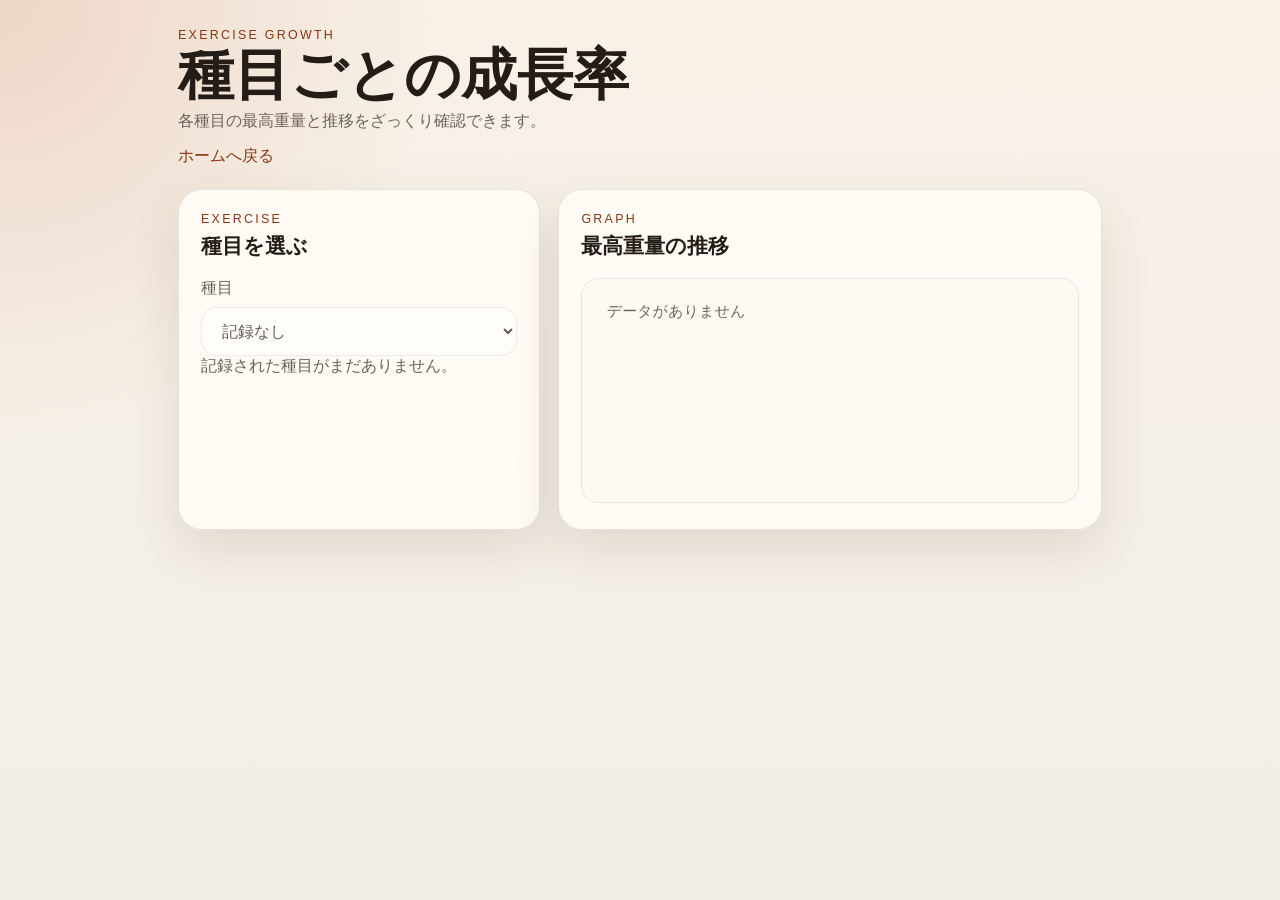
==== exercise.html @ 429e4d18 "Add deletion and exercise growth page" ====
<!DOCTYPE html>
<html lang="ja">
  <head>
    <meta charset="UTF-8" />
    <meta name="viewport" content="width=device-width, initial-scale=1.0" />
    <title>Exercise Growth</title>
    <meta name="theme-color" content="#c55b2d" />
    <link rel="manifest" href="./manifest.webmanifest" />
    <link rel="icon" href="./icon.svg" type="image/svg+xml" />
    <link rel="apple-touch-icon" href="./icon.svg" />
    <link rel="stylesheet" href="./styles.css?v=5" />
  </head>
  <body>
    <div class="app-shell">
      <header class="hero">
        <p class="eyebrow">Exercise Growth</p>
        <h1>種目ごとの成長率</h1>
        <p class="hero-copy">各種目の最高重量と推移をざっくり確認できます。</p>
        <a class="hero-link" href="./index.html">ホームへ戻る</a>
      </header>

      <main class="analysis-layout">
        <section class="panel">
          <p class="section-label">Exercise</p>
          <h2>種目を選ぶ</h2>
          <label class="field">
            <span>種目</span>
            <select id="exercise-select"></select>
          </label>
          <div id="analysis-empty" class="empty-state">記録された種目がまだありません。</div>
          <div id="analysis-summary" class="history-detail hidden"></div>
        </section>

        <section class="panel">
          <p class="section-label">Graph</p>
          <h2>最高重量の推移</h2>
          <canvas id="growth-chart" width="800" height="360" class="chart-canvas"></canvas>
        </section>
      </main>
    </div>

    <script src="./exercise.js?v=5"></script>
  </body>
</html>
---- styles.css ----
:root {
  --bg: #f3efe7;
  --panel: rgba(255, 252, 246, 0.92);
  --line: rgba(61, 52, 45, 0.12);
  --text: #241c17;
  --muted: #6e625b;
  --accent: #c55b2d;
  --accent-dark: #8a3614;
  --shadow: 0 20px 50px rgba(70, 48, 31, 0.12);
  --radius: 24px;
}

* {
  box-sizing: border-box;
}

body {
  margin: 0;
  min-height: 100vh;
  font-family: "Avenir Next", "Hiragino Sans", sans-serif;
  color: var(--text);
  background:
    radial-gradient(circle at top left, rgba(197, 91, 45, 0.18), transparent 28%),
    linear-gradient(180deg, #f7f1e8 0%, var(--bg) 100%);
}

button,
select,
input {
  font: inherit;
}

.app-shell {
  max-width: 980px;
  margin: 0 auto;
  padding: 28px;
}

.hero {
  margin-bottom: 22px;
}

.eyebrow,
.section-label {
  margin: 0 0 6px;
  font-size: 0.78rem;
  letter-spacing: 0.18em;
  text-transform: uppercase;
  color: var(--accent-dark);
}

h1,
h2,
p {
  margin: 0;
}

h1 {
  font-size: clamp(2rem, 5vw, 3.5rem);
  line-height: 0.95;
}

h2 {
  font-size: 1.3rem;
}

.hero-copy,
.today-label,
.field span,
.empty-state,
.detail-note-block span {
  color: var(--muted);
}

.hero-copy,
.today-label {
  margin-top: 10px;
}

.hero-link {
  display: inline-flex;
  margin-top: 14px;
  color: var(--accent-dark);
  text-decoration: none;
}

.layout {
  display: grid;
  grid-template-columns: 1fr 1fr;
  gap: 18px;
}

.analysis-layout {
  display: grid;
  grid-template-columns: minmax(280px, 0.8fr) minmax(0, 1.2fr);
  gap: 18px;
}

.panel {
  padding: 22px;
  border-radius: var(--radius);
  background: var(--panel);
  border: 1px solid var(--line);
  box-shadow: var(--shadow);
}

.primary-button,
.secondary-button,
.danger-button {
  width: 100%;
  min-height: 56px;
  border: 0;
  border-radius: 999px;
  cursor: pointer;
}

.primary-button {
  margin-top: 18px;
  color: white;
  background: linear-gradient(135deg, var(--accent) 0%, #d77e29 100%);
}

.secondary-button {
  margin-top: 10px;
  color: var(--accent-dark);
  background: rgba(197, 91, 45, 0.12);
}

.danger-button {
  margin-top: 12px;
  color: #8b1e1e;
  background: rgba(139, 30, 30, 0.12);
}

.secondary-button:disabled,
.primary-button:disabled {
  opacity: 0.45;
  cursor: default;
}

.session-card,
.history-detail {
  margin-top: 18px;
  display: grid;
  gap: 12px;
}

.session-card > div,
.detail-row,
.detail-note-block {
  padding: 14px 16px;
  border-radius: 18px;
  background: rgba(255, 255, 255, 0.72);
  border: 1px solid var(--line);
}

.session-card span,
.detail-row span {
  display: block;
  color: var(--muted);
  font-size: 0.88rem;
}

.session-card strong,
.detail-row strong {
  display: block;
  margin-top: 8px;
  font-size: 1.3rem;
  font-variant-numeric: tabular-nums;
}

.field {
  display: grid;
  gap: 8px;
  margin-top: 18px;
}

select,
input {
  width: 100%;
  border: 1px solid var(--line);
  border-radius: 16px;
  background: rgba(255, 255, 255, 0.72);
  padding: 14px 16px;
  color: var(--text);
}

.detail-note-block p {
  margin-top: 8px;
}

.exercise-panel {
  margin-top: 18px;
  padding-top: 18px;
  border-top: 1px solid var(--line);
}

.exercise-header,
.exercise-item-header,
.set-row {
  display: flex;
  gap: 8px;
  align-items: center;
}

.exercise-header {
  justify-content: space-between;
}

.exercise-list {
  display: grid;
  gap: 12px;
  margin-top: 12px;
}

.exercise-item {
  padding: 14px;
  border-radius: 18px;
  background: rgba(255, 255, 255, 0.6);
  border: 1px solid var(--line);
}

.set-list {
  display: grid;
  gap: 8px;
  margin-top: 10px;
}

.mini-button,
.remove-exercise,
.remove-set {
  border: 0;
  border-radius: 999px;
  background: rgba(197, 91, 45, 0.12);
  color: var(--accent-dark);
  padding: 8px 12px;
  cursor: pointer;
}

.remove-exercise,
.remove-set {
  white-space: nowrap;
}

.hidden {
  display: none;
}

.chart-canvas {
  width: 100%;
  height: auto;
  margin-top: 18px;
  border-radius: 18px;
  background: rgba(255, 255, 255, 0.72);
  border: 1px solid var(--line);
}

@media (max-width: 760px) {
  .app-shell {
    padding: 18px;
  }

  .layout,
  .analysis-layout {
    grid-template-columns: 1fr;
  }

  .exercise-header,
  .exercise-item-header,
  .set-row {
    flex-direction: column;
    align-items: stretch;
  }
}
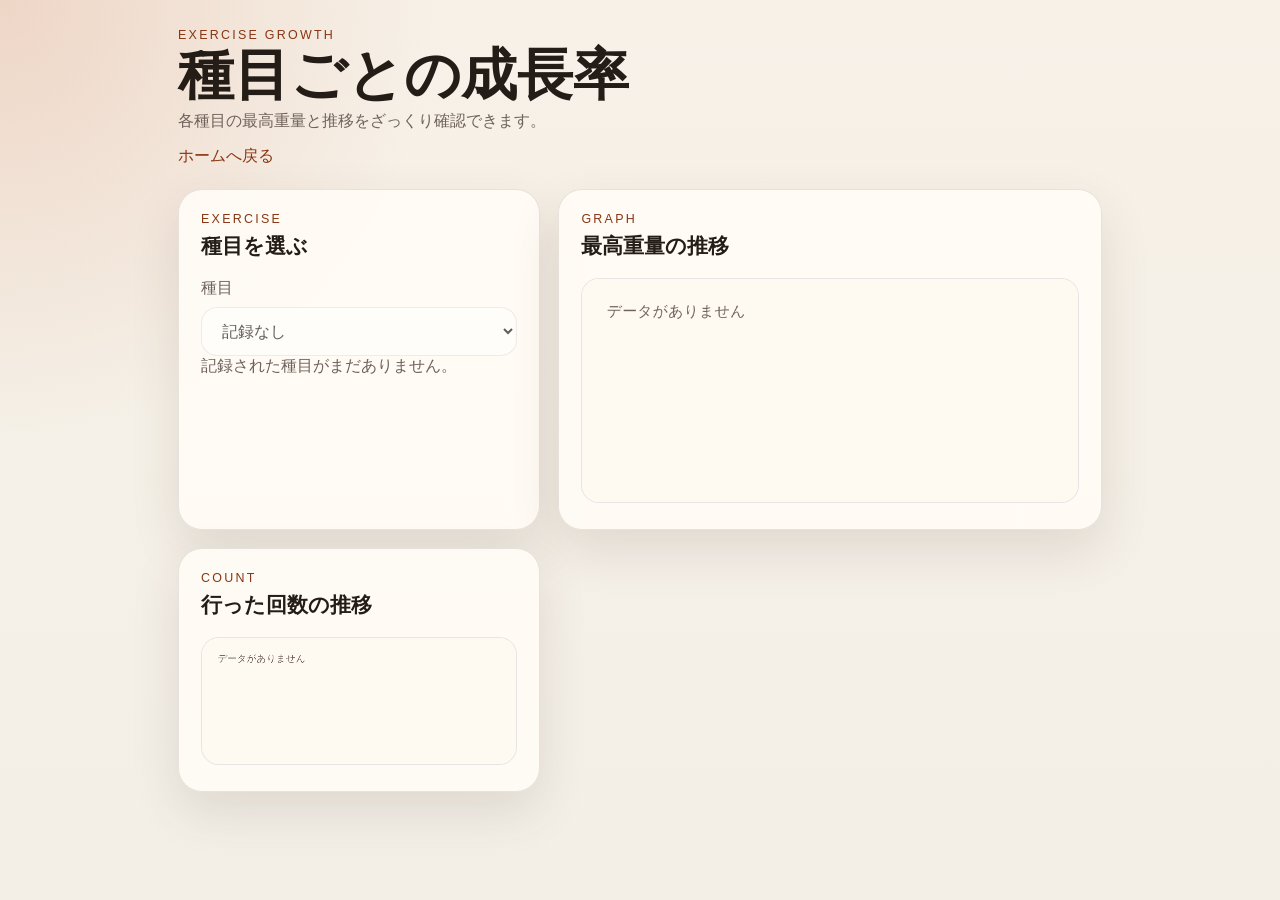
==== commit d6566135: "Compact history and add exercise presets" ====
--- a/exercise.html
+++ b/exercise.html
@@ -8,7 +8,7 @@
     <link rel="manifest" href="./manifest.webmanifest" />
     <link rel="icon" href="./icon.svg" type="image/svg+xml" />
     <link rel="apple-touch-icon" href="./icon.svg" />
-    <link rel="stylesheet" href="./styles.css?v=5" />
+    <link rel="stylesheet" href="./styles.css?v=6" />
   </head>
   <body>
     <div class="app-shell">
@@ -36,9 +36,15 @@
           <h2>最高重量の推移</h2>
           <canvas id="growth-chart" width="800" height="360" class="chart-canvas"></canvas>
         </section>
+
+        <section class="panel">
+          <p class="section-label">Count</p>
+          <h2>行った回数の推移</h2>
+          <canvas id="count-chart" width="800" height="320" class="chart-canvas"></canvas>
+        </section>
       </main>
     </div>
 
-    <script src="./exercise.js?v=5"></script>
+    <script src="./exercise.js?v=6"></script>
   </body>
 </html>
--- a/styles.css
+++ b/styles.css
@@ -213,6 +213,13 @@
   margin-top: 12px;
 }
 
+.preset-list {
+  display: flex;
+  flex-wrap: wrap;
+  gap: 8px;
+  margin-top: 12px;
+}
+
 .exercise-item {
   padding: 14px;
   border-radius: 18px;
@@ -227,6 +234,7 @@
 }
 
 .mini-button,
+.preset-button,
 .remove-exercise,
 .remove-set {
   border: 0;
@@ -240,6 +248,10 @@
 .remove-exercise,
 .remove-set {
   white-space: nowrap;
+}
+
+.compact-row {
+  font-size: 0.95rem;
 }
 
 .hidden {
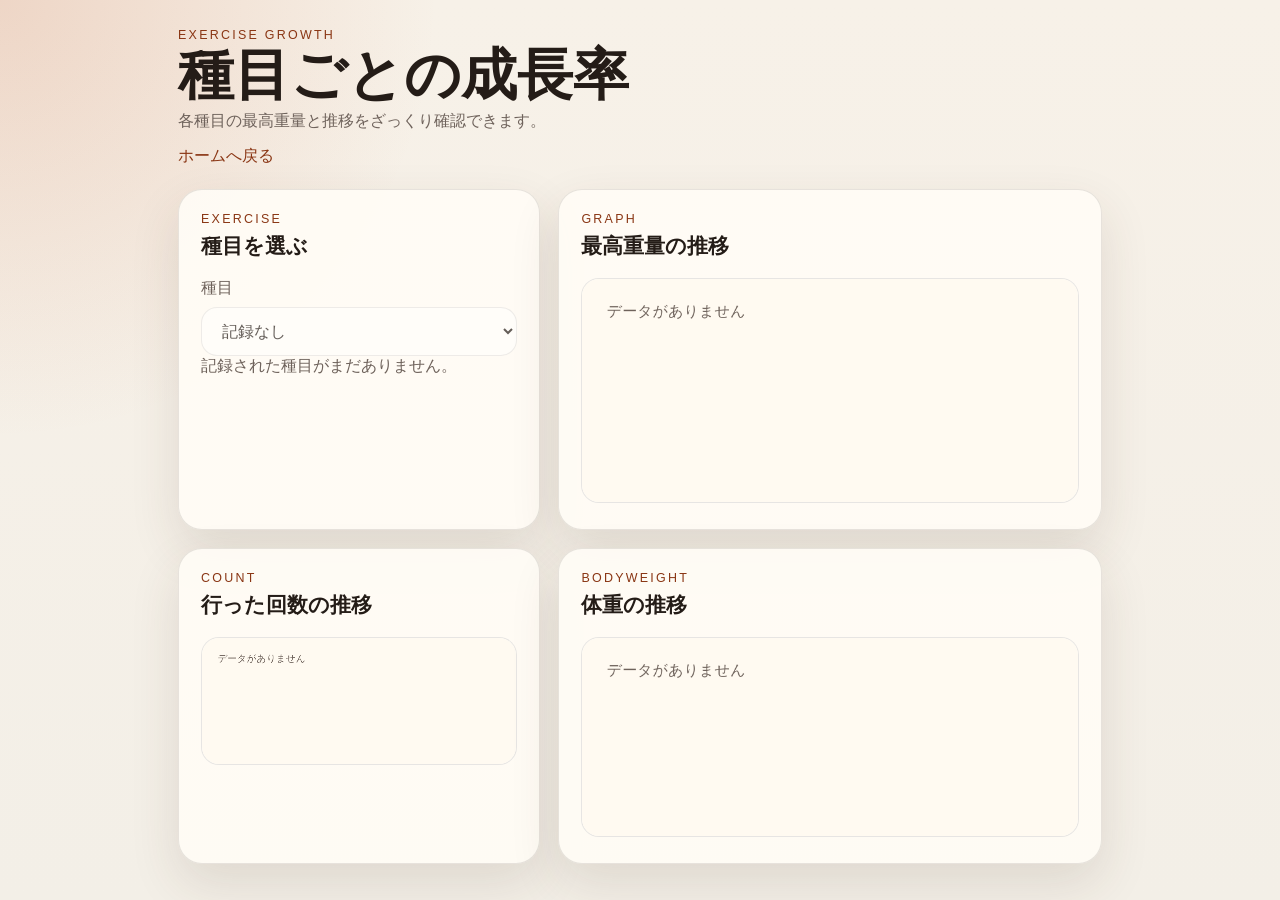
==== commit 3d55bd1f: "Simplify exercise entry and add bodyweight chart" ====
--- a/exercise.html
+++ b/exercise.html
@@ -8,7 +8,7 @@
     <link rel="manifest" href="./manifest.webmanifest" />
     <link rel="icon" href="./icon.svg" type="image/svg+xml" />
     <link rel="apple-touch-icon" href="./icon.svg" />
-    <link rel="stylesheet" href="./styles.css?v=6" />
+    <link rel="stylesheet" href="./styles.css?v=7" />
   </head>
   <body>
     <div class="app-shell">
@@ -42,9 +42,15 @@
           <h2>行った回数の推移</h2>
           <canvas id="count-chart" width="800" height="320" class="chart-canvas"></canvas>
         </section>
+
+        <section class="panel">
+          <p class="section-label">Bodyweight</p>
+          <h2>体重の推移</h2>
+          <canvas id="bodyweight-chart" width="800" height="320" class="chart-canvas"></canvas>
+        </section>
       </main>
     </div>
 
-    <script src="./exercise.js?v=6"></script>
+    <script src="./exercise.js?v=7"></script>
   </body>
 </html>
--- a/styles.css
+++ b/styles.css
@@ -227,12 +227,6 @@
   border: 1px solid var(--line);
 }
 
-.set-list {
-  display: grid;
-  gap: 8px;
-  margin-top: 10px;
-}
-
 .mini-button,
 .preset-button,
 .remove-exercise,
@@ -254,6 +248,14 @@
   font-size: 0.95rem;
 }
 
+.simple-set-row {
+  margin-top: 10px;
+}
+
+.simple-set-row input {
+  flex: 1;
+}
+
 .hidden {
   display: none;
 }
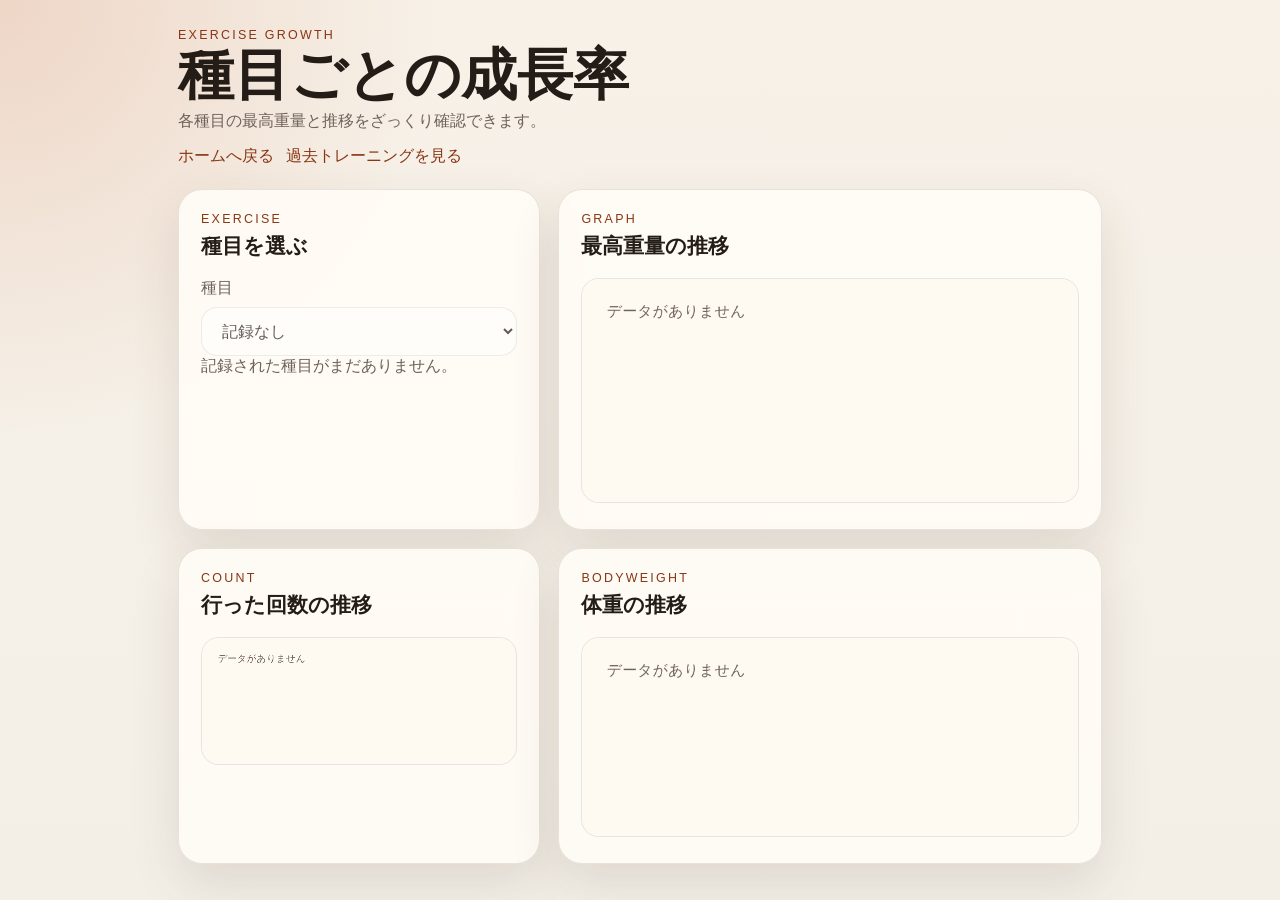
==== commit 13ae852f: "Move workout history to separate page" ====
--- a/exercise.html
+++ b/exercise.html
@@ -8,7 +8,7 @@
     <link rel="manifest" href="./manifest.webmanifest" />
     <link rel="icon" href="./icon.svg" type="image/svg+xml" />
     <link rel="apple-touch-icon" href="./icon.svg" />
-    <link rel="stylesheet" href="./styles.css?v=7" />
+    <link rel="stylesheet" href="./styles.css?v=8" />
   </head>
   <body>
     <div class="app-shell">
@@ -16,7 +16,10 @@
         <p class="eyebrow">Exercise Growth</p>
         <h1>種目ごとの成長率</h1>
         <p class="hero-copy">各種目の最高重量と推移をざっくり確認できます。</p>
-        <a class="hero-link" href="./index.html">ホームへ戻る</a>
+        <div class="hero-links">
+          <a class="hero-link" href="./index.html">ホームへ戻る</a>
+          <a class="hero-link" href="./history.html">過去トレーニングを見る</a>
+        </div>
       </header>
 
       <main class="analysis-layout">
@@ -51,6 +54,6 @@
       </main>
     </div>
 
-    <script src="./exercise.js?v=7"></script>
+    <script src="./exercise.js?v=8"></script>
   </body>
 </html>
--- a/styles.css
+++ b/styles.css
@@ -77,6 +77,12 @@
   margin-top: 10px;
 }
 
+.hero-links {
+  display: flex;
+  flex-wrap: wrap;
+  gap: 12px;
+}
+
 .hero-link {
   display: inline-flex;
   margin-top: 14px;
@@ -87,6 +93,12 @@
 .layout {
   display: grid;
   grid-template-columns: 1fr 1fr;
+  gap: 18px;
+}
+
+.single-layout {
+  display: grid;
+  grid-template-columns: minmax(0, 1fr);
   gap: 18px;
 }
 
@@ -252,7 +264,8 @@
   margin-top: 10px;
 }
 
-.simple-set-row input {
+.simple-set-row input,
+.simple-set-row select {
   flex: 1;
 }
 
@@ -275,6 +288,7 @@
   }
 
   .layout,
+  .single-layout,
   .analysis-layout {
     grid-template-columns: 1fr;
   }
